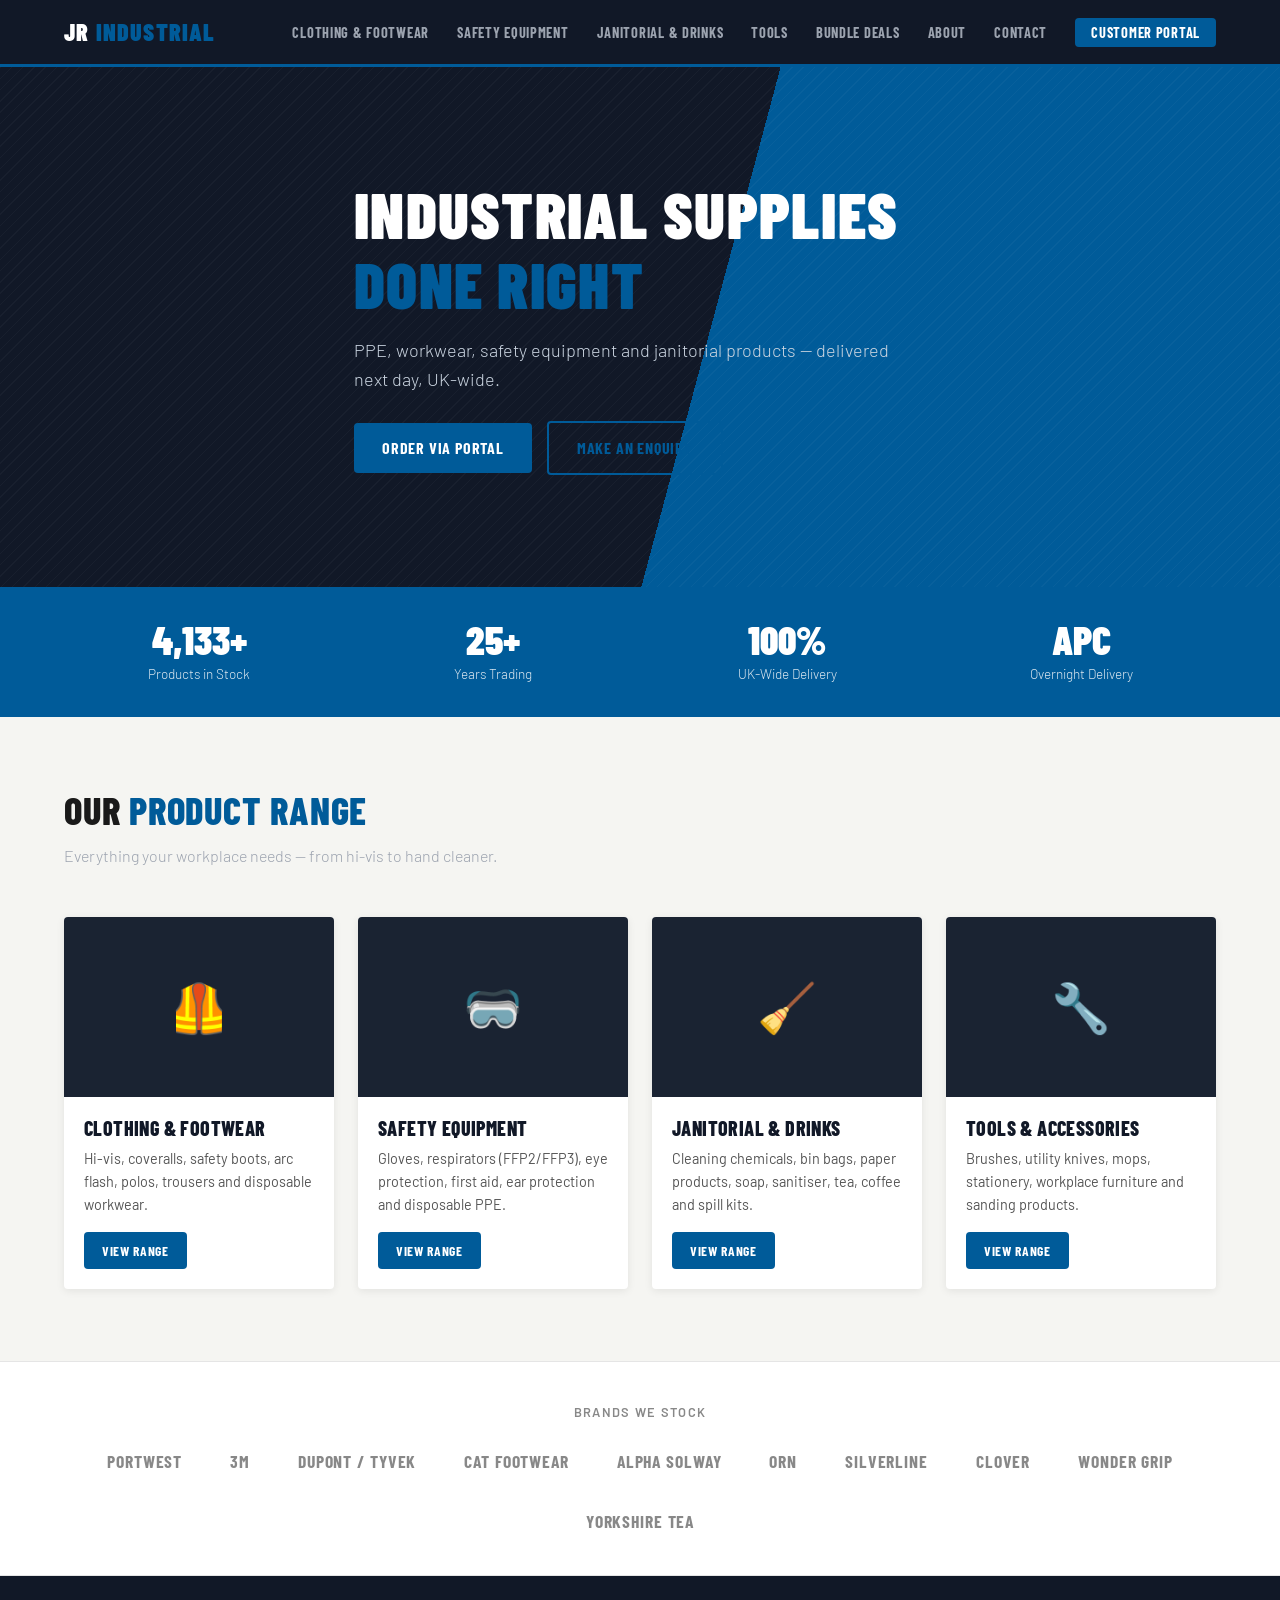
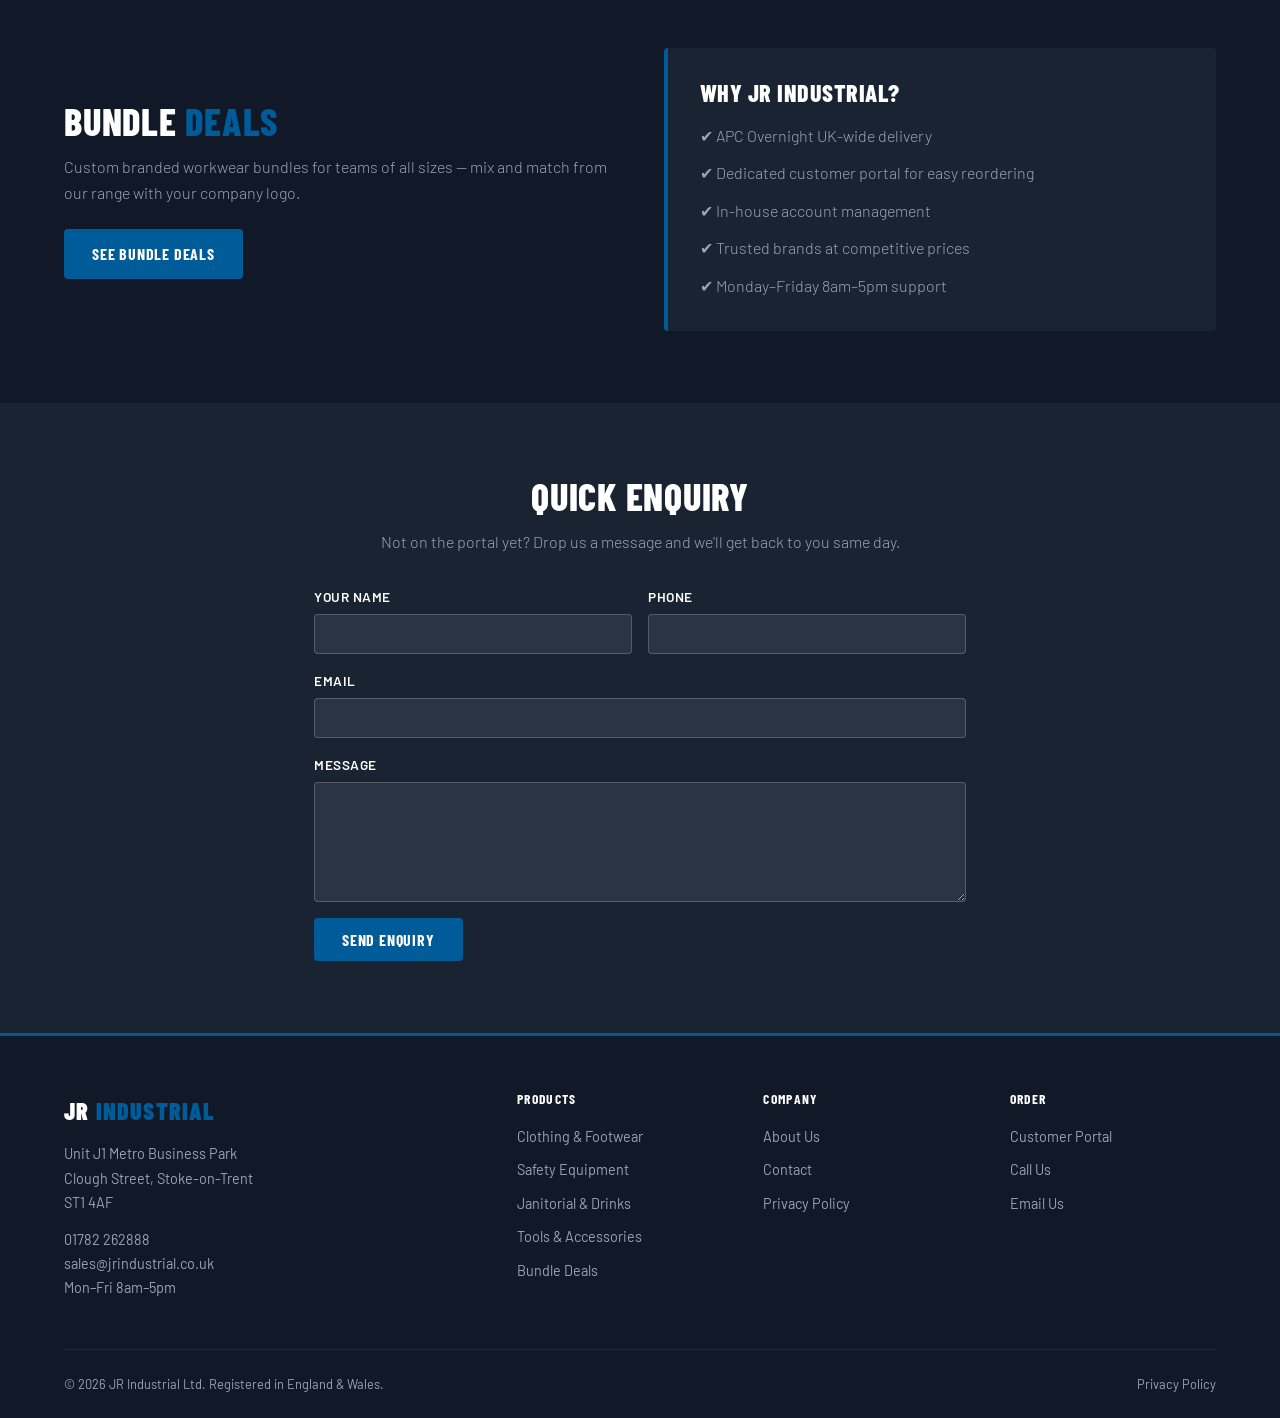
==== index.html @ b50b4b55 "feat: add homepage" ====
<!DOCTYPE html>
<html lang="en">
<head>
  <meta charset="UTF-8">
  <meta name="viewport" content="width=device-width, initial-scale=1.0">
  <title>JR Industrial Ltd — PPE, Workwear &amp; Industrial Supplies | Stoke-on-Trent</title>
  <meta name="description" content="JR Industrial Ltd supply PPE, workwear, safety equipment and janitorial products across the UK. Based in Stoke-on-Trent. Next-day delivery via APC Overnight.">
  <link rel="canonical" href="https://jrindustrial.co.uk/">
  <link rel="stylesheet" href="css/style.css">
  <script type="application/ld+json">
  {
    "@context": "https://schema.org",
    "@type": "LocalBusiness",
    "name": "JR Industrial Ltd",
    "address": {
      "@type": "PostalAddress",
      "streetAddress": "Unit J1 Metro Business Park, Clough Street",
      "addressLocality": "Stoke-on-Trent",
      "postalCode": "ST1 4AF",
      "addressCountry": "GB"
    },
    "telephone": "+441782262888",
    "email": "sales@jrindustrial.co.uk",
    "url": "https://jrindustrial.co.uk",
    "openingHours": "Mo-Fr 08:00-17:00"
  }
  </script>
</head>
<body>

<nav class="nav">
  <div class="container nav-inner">
    <a href="/" class="nav-logo">JR <span>Industrial</span></a>
    <ul class="nav-links">
      <li><a href="/clothing-footwear.html">Clothing &amp; Footwear</a></li>
      <li><a href="/safety-equipment.html">Safety Equipment</a></li>
      <li><a href="/janitorial-drinks.html">Janitorial &amp; Drinks</a></li>
      <li><a href="/tools-accessories.html">Tools</a></li>
      <li><a href="/bundle-deals.html">Bundle Deals</a></li>
      <li><a href="/about.html">About</a></li>
      <li><a href="/contact.html">Contact</a></li>
      <li><a href="https://jrindustrialportal.co.uk" class="nav-portal" target="_blank" rel="noopener">Customer Portal</a></li>
    </ul>
    <button class="nav-hamburger" aria-label="Toggle menu">
      <span></span><span></span><span></span>
    </button>
  </div>
</nav>

<section class="hero">
  <div class="hero-fallback"></div>
  <div class="container hero-content">
    <h1>Industrial Supplies <span>Done Right</span></h1>
    <p>PPE, workwear, safety equipment and janitorial products — delivered next day, UK-wide.</p>
    <a href="https://jrindustrialportal.co.uk" class="btn" target="_blank" rel="noopener">Order via Portal</a>
    <a href="/contact.html" class="btn btn-outline">Make an Enquiry</a>
  </div>
</section>

<div class="stats-bar">
  <div class="container stats-grid">
    <div>
      <div class="stat-num count-up" data-target="5000" data-suffix="+" data-duration="1800">0</div>
      <div class="stat-label">Products in Stock</div>
    </div>
    <div>
      <div class="stat-num count-up" data-target="25" data-suffix="+" data-duration="1400">0</div>
      <div class="stat-label">Years Trading</div>
    </div>
    <div>
      <div class="stat-num count-up" data-target="100" data-suffix="%" data-duration="1200">0</div>
      <div class="stat-label">UK-Wide Delivery</div>
    </div>
    <div>
      <div class="stat-num">APC</div>
      <div class="stat-label">Overnight Delivery</div>
    </div>
  </div>
</div>

<section class="section section-light">
  <div class="container">
    <h2 class="section-title fade-up">Our <span>Product Range</span></h2>
    <p class="section-subtitle fade-up">Everything your workplace needs — from hi-vis to hand cleaner.</p>
    <div class="category-grid">
      <div class="category-card fade-up">
        <div class="category-card-img">🦺</div>
        <div class="category-card-body">
          <h3>Clothing &amp; Footwear</h3>
          <p>Hi-vis, coveralls, safety boots, arc flash, polos, trousers and disposable workwear.</p>
          <a href="/clothing-footwear.html" class="btn">View Range</a>
        </div>
      </div>
      <div class="category-card fade-up">
        <div class="category-card-img">🥽</div>
        <div class="category-card-body">
          <h3>Safety Equipment</h3>
          <p>Gloves, respirators (FFP2/FFP3), eye protection, first aid, ear protection and disposable PPE.</p>
          <a href="/safety-equipment.html" class="btn">View Range</a>
        </div>
      </div>
      <div class="category-card fade-up">
        <div class="category-card-img">🧹</div>
        <div class="category-card-body">
          <h3>Janitorial &amp; Drinks</h3>
          <p>Cleaning chemicals, bin bags, paper products, soap, sanitiser, tea, coffee and spill kits.</p>
          <a href="/janitorial-drinks.html" class="btn">View Range</a>
        </div>
      </div>
      <div class="category-card fade-up">
        <div class="category-card-img">🔧</div>
        <div class="category-card-body">
          <h3>Tools &amp; Accessories</h3>
          <p>Brushes, utility knives, mops, stationery, workplace furniture and sanding products.</p>
          <a href="/tools-accessories.html" class="btn">View Range</a>
        </div>
      </div>
    </div>
  </div>
</section>

<div class="brands-strip">
  <div class="container">
    <p class="brands-label">Brands we stock</p>
    <div class="brands-list">
      <span>Portwest</span>
      <span>3M</span>
      <span>DuPont / Tyvek</span>
      <span>CAT Footwear</span>
      <span>Alpha Solway</span>
      <span>ORN</span>
      <span>Silverline</span>
      <span>Clover</span>
      <span>Wonder Grip</span>
      <span>Yorkshire Tea</span>
    </div>
  </div>
</div>

<section class="section section-dark">
  <div class="container">
    <div style="display:grid;grid-template-columns:1fr 1fr;gap:48px;align-items:center;">
      <div>
        <h2 class="section-title fade-up">Bundle <span>Deals</span></h2>
        <p class="fade-up" style="color:var(--text-muted);font-weight:300;margin-bottom:24px;">Custom branded workwear bundles for teams of all sizes — mix and match from our range with your company logo.</p>
        <a href="/bundle-deals.html" class="btn fade-up">See Bundle Deals</a>
      </div>
      <div class="fade-up" style="background:var(--bg-alt);border-radius:4px;padding:32px;border-left:4px solid var(--primary);">
        <h3 style="font-size:1.5rem;color:var(--text-light);margin-bottom:16px;">Why JR Industrial?</h3>
        <ul style="list-style:none;color:var(--text-muted);font-weight:300;display:flex;flex-direction:column;gap:12px;">
          <li>✔ APC Overnight UK-wide delivery</li>
          <li>✔ Dedicated customer portal for easy reordering</li>
          <li>✔ In-house account management</li>
          <li>✔ Trusted brands at competitive prices</li>
          <li>✔ Monday–Friday 8am–5pm support</li>
        </ul>
      </div>
    </div>
  </div>
</section>

<section class="section section-alt">
  <div class="container" style="max-width:700px;">
    <h2 class="section-title fade-up" style="color:var(--text-light);text-align:center;">Quick Enquiry</h2>
    <p class="fade-up" style="text-align:center;color:var(--text-muted);margin-bottom:32px;font-weight:300;">Not on the portal yet? Drop us a message and we'll get back to you same day.</p>
    <form name="enquiry" data-netlify="true" class="fade-up">
      <input type="hidden" name="form-name" value="enquiry">
      <div class="form-grid">
        <div class="form-group">
          <label for="name">Your Name</label>
          <input type="text" id="name" name="name" required>
        </div>
        <div class="form-group">
          <label for="phone">Phone</label>
          <input type="tel" id="phone" name="phone">
        </div>
        <div class="form-group form-full">
          <label for="email">Email</label>
          <input type="email" id="email" name="email" required>
        </div>
        <div class="form-group form-full">
          <label for="message">Message</label>
          <textarea id="message" name="message" required></textarea>
        </div>
      </div>
      <button type="submit" class="btn" style="margin-top:16px;">Send Enquiry</button>
      <div class="form-success">Thanks — we'll be in touch shortly.</div>
    </form>
  </div>
</section>

<footer class="footer">
  <div class="container">
    <div class="footer-grid">
      <div class="footer-brand">
        <div class="nav-logo">JR <span>Industrial</span></div>
        <p>Unit J1 Metro Business Park<br>Clough Street, Stoke-on-Trent<br>ST1 4AF</p>
        <p style="margin-top:12px;">01782 262888<br>sales@jrindustrial.co.uk<br>Mon–Fri 8am–5pm</p>
      </div>
      <div class="footer-col">
        <h4>Products</h4>
        <ul>
          <li><a href="/clothing-footwear.html">Clothing &amp; Footwear</a></li>
          <li><a href="/safety-equipment.html">Safety Equipment</a></li>
          <li><a href="/janitorial-drinks.html">Janitorial &amp; Drinks</a></li>
          <li><a href="/tools-accessories.html">Tools &amp; Accessories</a></li>
          <li><a href="/bundle-deals.html">Bundle Deals</a></li>
        </ul>
      </div>
      <div class="footer-col">
        <h4>Company</h4>
        <ul>
          <li><a href="/about.html">About Us</a></li>
          <li><a href="/contact.html">Contact</a></li>
          <li><a href="/privacy.html">Privacy Policy</a></li>
        </ul>
      </div>
      <div class="footer-col">
        <h4>Order</h4>
        <ul>
          <li><a href="https://jrindustrialportal.co.uk" target="_blank" rel="noopener">Customer Portal</a></li>
          <li><a href="tel:01782262888">Call Us</a></li>
          <li><a href="mailto:sales@jrindustrial.co.uk">Email Us</a></li>
        </ul>
      </div>
    </div>
    <div class="footer-bottom">
      <span>&copy; 2026 JR Industrial Ltd. Registered in England &amp; Wales.</span>
      <a href="/privacy.html">Privacy Policy</a>
    </div>
  </div>
</footer>

<script src="js/main.js"></script>
</body>
</html>
---- css/style.css ----
/* ============================================================
   JR Industrial Ltd — Main Stylesheet
   Palette: Cobalt Blue #005B99 / Dark Slate #111827
   ============================================================ */

@import url('https://fonts.googleapis.com/css2?family=Barlow+Condensed:wght@700;800;900&family=Barlow:wght@300;400;600&display=swap');

/* ── Tokens ── */
:root {
  --primary:      #005B99;
  --primary-dark: #004A7F;
  --bg-dark:      #111827;
  --bg-alt:       #1A2332;
  --bg-light:     #F5F5F2;
  --text-dark:    #1A1A1A;
  --text-light:   #FFFFFF;
  --text-muted:   #9CA3AF;
  --font-head:    'Barlow Condensed', sans-serif;
  --font-body:    'Barlow', sans-serif;
  --max-w:        1200px;
  --radius:       4px;
  --transition:   0.2s ease;
  --surface:        #FFFFFF;
  --border:         #DDDDDD;
  --text-secondary: #555555;
  --text-tertiary:  #888888;
  --hero-para:      #CBD5E1;
}

/* ── Reset ── */
*, *::before, *::after { box-sizing: border-box; margin: 0; padding: 0; }
img { max-width: 100%; display: block; }
a { color: inherit; text-decoration: none; }

body {
  font-family: var(--font-body);
  font-weight: 400;
  color: var(--text-dark);
  background: var(--bg-light);
  line-height: 1.6;
}

h1, h2, h3, h4 {
  font-family: var(--font-head);
  font-weight: 800;
  line-height: 1.1;
  text-transform: uppercase;
  letter-spacing: 0.02em;
}

/* ── Utilities ── */
.container { max-width: var(--max-w); margin: 0 auto; padding: 0 24px; }
.btn {
  display: inline-block;
  background: var(--primary);
  color: var(--text-light);
  font-family: var(--font-head);
  font-weight: 700;
  font-size: 1rem;
  letter-spacing: 0.05em;
  text-transform: uppercase;
  padding: 12px 28px;
  border-radius: var(--radius);
  border: none;
  cursor: pointer;
  transition: background var(--transition);
}
.btn:hover { background: var(--primary-dark); }
.btn-outline {
  background: transparent;
  border: 2px solid var(--primary);
  color: var(--primary);
}
.btn-outline:hover { background: var(--primary); color: var(--text-light); }
.btn-white {
  background: var(--text-light);
  color: var(--primary);
}
.btn-white:hover { background: var(--bg-light); }

/* ── Fade-up animation ── */
.fade-up {
  opacity: 0;
  transform: translateY(24px);
  transition: opacity 0.5s ease, transform 0.5s ease;
}
.fade-up.visible { opacity: 1; transform: none; }

/* ── NAV ── */
.nav {
  background: var(--bg-dark);
  position: sticky;
  top: 0;
  z-index: 100;
  border-bottom: 3px solid var(--primary);
}
.nav-inner {
  display: flex;
  align-items: center;
  justify-content: space-between;
  height: 64px;
}
.nav-logo {
  font-family: var(--font-head);
  font-weight: 900;
  font-size: 1.5rem;
  color: var(--text-light);
  letter-spacing: 0.05em;
  text-transform: uppercase;
}
.nav-logo span { color: var(--primary); }
.nav-links {
  display: flex;
  gap: 28px;
  list-style: none;
}
.nav-links a {
  color: var(--text-muted);
  font-family: var(--font-head);
  font-weight: 700;
  font-size: 0.9rem;
  letter-spacing: 0.05em;
  text-transform: uppercase;
  transition: color var(--transition);
}
.nav-links a:hover,
.nav-links a.active { color: var(--primary); }
.nav-links a.nav-portal {
  background: var(--primary);
  color: var(--text-light);
  padding: 6px 16px;
  border-radius: var(--radius);
}
.nav-links a.nav-portal:hover { background: var(--primary-dark); color: var(--text-light); }
.nav-hamburger {
  display: none;
  flex-direction: column;
  gap: 5px;
  background: none;
  border: none;
  cursor: pointer;
  padding: 4px;
}
.nav-hamburger span {
  display: block;
  width: 24px;
  height: 2px;
  background: var(--text-light);
  transition: transform var(--transition), opacity var(--transition);
}
.nav-hamburger.open span:nth-child(1) { transform: translateY(7px) rotate(45deg); }
.nav-hamburger.open span:nth-child(2) { opacity: 0; }
.nav-hamburger.open span:nth-child(3) { transform: translateY(-7px) rotate(-45deg); }

/* ── HERO ── */
.hero {
  background: var(--bg-dark);
  position: relative;
  overflow: hidden;
  min-height: 520px;
  display: flex;
  align-items: center;
}
.hero-fallback {
  position: absolute;
  inset: 0;
  background: linear-gradient(105deg, var(--bg-dark) 55%, var(--primary) 55%);
}
/* Diagonal stripe texture overlay */
.hero-fallback::after {
  content: '';
  position: absolute;
  inset: 0;
  background-image: repeating-linear-gradient(
    -45deg,
    rgba(255,255,255,0.03) 0px,
    rgba(255,255,255,0.03) 1px,
    transparent 1px,
    transparent 8px
  );
}
.hero-bg {
  position: absolute;
  inset: 0;
  width: 100%;
  height: 100%;
  object-fit: cover;
}
.hero-content {
  position: relative;
  z-index: 1;
  color: var(--text-light);
  max-width: 620px;
}
.hero-content h1 {
  font-size: clamp(2.5rem, 5vw, 4rem);
  font-weight: 900;
  margin-bottom: 16px;
}
.hero-content h1 span { color: var(--primary); }
.hero-content p {
  font-size: 1.125rem;
  font-weight: 300;
  margin-bottom: 28px;
  color: var(--hero-para);
}
.hero-content .btn + .btn { margin-left: 12px; }

/* ── SECTION BASE ── */
.section { padding: 72px 0; }
.section-dark { background: var(--bg-dark); color: var(--text-light); }
.section-alt  { background: var(--bg-alt);  color: var(--text-light); }
.section-light { background: var(--bg-light); }
.section-title {
  font-size: clamp(1.75rem, 3vw, 2.5rem);
  margin-bottom: 12px;
  color: inherit;
}
.section-title span { color: var(--primary); }
.section-subtitle {
  font-size: 1rem;
  font-weight: 300;
  color: var(--text-muted);
  margin-bottom: 48px;
  max-width: 600px;
}
.section-dark .section-subtitle { color: var(--text-muted); }

/* ── STATS BAR ── */
.stats-bar {
  background: var(--primary);
  padding: 32px 0;
}
.stats-grid {
  display: grid;
  grid-template-columns: repeat(4, 1fr);
  gap: 24px;
  text-align: center;
  color: var(--text-light);
}
.stat-num {
  font-family: var(--font-head);
  font-weight: 900;
  font-size: 2.5rem;
  line-height: 1;
}
.stat-label {
  font-size: 0.85rem;
  font-weight: 300;
  margin-top: 4px;
  opacity: 0.85;
}

/* ── CATEGORY CARDS ── */
.category-grid {
  display: grid;
  grid-template-columns: repeat(auto-fit, minmax(260px, 1fr));
  gap: 24px;
}
.category-card {
  background: var(--surface);
  border-radius: var(--radius);
  overflow: hidden;
  box-shadow: 0 2px 8px rgba(0,0,0,0.08);
  transition: transform var(--transition), box-shadow var(--transition);
  display: flex;
  flex-direction: column;
}
.category-card:hover {
  transform: translateY(-4px);
  box-shadow: 0 8px 24px rgba(0,91,153,0.15);
}
.category-card-img {
  background: var(--bg-alt);
  height: 180px;
  display: flex;
  align-items: center;
  justify-content: center;
  font-size: 3rem;
}
.category-card-body { padding: 20px; flex: 1; display: flex; flex-direction: column; }
.category-card-body h3 {
  font-size: 1.25rem;
  margin-bottom: 8px;
  color: var(--bg-dark);
}
.category-card-body p {
  font-size: 0.9rem;
  color: var(--text-secondary);
  flex: 1;
  margin-bottom: 16px;
}
.category-card-body .btn { align-self: flex-start; font-size: 0.85rem; padding: 8px 18px; }

/* ── PRODUCT TAG LIST ── */
.tag-list { display: flex; flex-wrap: wrap; gap: 8px; margin-top: 12px; }
.tag {
  background: var(--bg-light);
  border: 1px solid var(--border);
  border-radius: 2px;
  font-size: 0.8rem;
  padding: 4px 10px;
  color: var(--text-secondary);
}

/* ── BRANDS STRIP ── */
.brands-strip { background: var(--surface); padding: 40px 0; border-top: 1px solid #e5e5e5; border-bottom: 1px solid #e5e5e5; }
.brands-label {
  text-align: center;
  font-size: 0.8rem;
  font-weight: 600;
  letter-spacing: 0.1em;
  text-transform: uppercase;
  color: var(--text-tertiary);
  margin-bottom: 24px;
}
.brands-list {
  display: flex;
  flex-wrap: wrap;
  justify-content: center;
  gap: 32px 48px;
}
.brands-list span {
  font-family: var(--font-head);
  font-weight: 700;
  font-size: 1.1rem;
  color: var(--text-tertiary);
  letter-spacing: 0.05em;
  text-transform: uppercase;
}

/* ── ENQUIRY FORM ── */
.form-grid { display: grid; grid-template-columns: 1fr 1fr; gap: 16px; }
.form-full { grid-column: 1 / -1; }
.form-group { display: flex; flex-direction: column; gap: 6px; }
.form-group label {
  font-size: 0.85rem;
  font-weight: 600;
  color: inherit;
  text-transform: uppercase;
  letter-spacing: 0.04em;
}
.form-group input,
.form-group textarea,
.form-group select {
  background: rgba(255,255,255,0.08);
  border: 1px solid rgba(255,255,255,0.2);
  border-radius: var(--radius);
  padding: 10px 14px;
  color: var(--text-light);
  font-family: var(--font-body);
  font-size: 0.95rem;
  transition: border-color var(--transition);
}
.form-group input:focus,
.form-group textarea:focus,
.form-group select:focus {
  outline: none;
  border-color: var(--primary);
}
.form-group textarea { min-height: 120px; resize: vertical; }
.form-success { display: none; background: var(--primary); color: var(--surface); padding: 16px 20px; border-radius: var(--radius); margin-top: 16px; font-weight: 600; }

/* Light form variant (contact page) */
.form-light .form-group input,
.form-light .form-group textarea,
.form-light .form-group select {
  background: var(--surface);
  border-color: var(--border);
  color: var(--text-dark);
}
.form-light .form-group label { color: var(--text-dark); }
.form-light .form-group input:focus,
.form-light .form-group textarea:focus,
.form-light .form-group select:focus { border-color: var(--primary); }

/* ── CTA BANNER ── */
.cta-banner {
  background: var(--primary);
  padding: 56px 0;
  text-align: center;
  color: var(--text-light);
}
.cta-banner h2 { font-size: clamp(1.75rem, 3vw, 2.5rem); margin-bottom: 12px; }
.cta-banner p { margin-bottom: 28px; font-weight: 300; opacity: 0.9; }
.cta-banner .btn-white { margin: 0 8px; }

/* ── PAGE HERO (inner pages) ── */
.page-hero {
  background: var(--bg-dark);
  padding: 56px 0 48px;
  border-bottom: 3px solid var(--primary);
}
.page-hero h1 {
  font-size: clamp(2rem, 4vw, 3rem);
  color: var(--text-light);
  margin-bottom: 8px;
}
.page-hero h1 span { color: var(--primary); }
.page-hero p { color: var(--text-muted); font-weight: 300; max-width: 600px; }

/* ── CONTACT INFO ── */
.contact-grid { display: grid; grid-template-columns: 1fr 1fr; gap: 48px; }
.contact-info-item { display: flex; gap: 16px; align-items: flex-start; margin-bottom: 24px; }
.contact-info-icon {
  width: 40px;
  height: 40px;
  background: var(--primary);
  border-radius: var(--radius);
  display: flex;
  align-items: center;
  justify-content: center;
  color: var(--surface);
  font-size: 1.1rem;
  flex-shrink: 0;
}
.contact-info-text strong { display: block; font-family: var(--font-head); font-size: 1rem; margin-bottom: 2px; }
.contact-info-text span { font-size: 0.9rem; color: var(--text-secondary); }

/* ── FOOTER ── */
.footer {
  background: var(--bg-dark);
  color: var(--text-muted);
  padding: 56px 0 24px;
  border-top: 3px solid var(--primary);
}
.footer-grid {
  display: grid;
  grid-template-columns: 2fr 1fr 1fr 1fr;
  gap: 40px;
  margin-bottom: 48px;
}
.footer-brand p { font-size: 0.9rem; line-height: 1.7; margin-top: 12px; }
.footer-col h4 {
  font-family: var(--font-head);
  font-weight: 700;
  font-size: 0.85rem;
  letter-spacing: 0.1em;
  text-transform: uppercase;
  color: var(--text-light);
  margin-bottom: 16px;
}
.footer-col ul { list-style: none; }
.footer-col ul li { margin-bottom: 8px; }
.footer-col ul a { font-size: 0.9rem; transition: color var(--transition); }
.footer-col ul a:hover { color: var(--primary); }
.footer-bottom {
  border-top: 1px solid rgba(255,255,255,0.08);
  padding-top: 24px;
  display: flex;
  justify-content: space-between;
  align-items: center;
  font-size: 0.8rem;
  flex-wrap: wrap;
  gap: 8px;
}
.footer-bottom a:hover { color: var(--primary); }

/* ── 404 ── */
.error-page { text-align: center; padding: 120px 24px; }
.error-page h1 { font-size: 8rem; color: var(--primary); line-height: 1; }
.error-page h2 { font-size: 2rem; color: var(--bg-dark); margin-bottom: 12px; }
.error-page p { color: var(--text-secondary); margin-bottom: 32px; }

/* ── Reduced motion ── */
@media (prefers-reduced-motion: reduce) {
  .fade-up { transition: none; opacity: 1; transform: none; }
  .category-card { transition: box-shadow var(--transition); transform: none; }
}

/* ── RESPONSIVE ── */
@media (max-width: 900px) {
  .footer-grid { grid-template-columns: 1fr 1fr; }
  .stats-grid { grid-template-columns: repeat(2, 1fr); }
  .contact-grid { grid-template-columns: 1fr; }
}

@media (max-width: 640px) {
  .nav-links { display: none; flex-direction: column; position: absolute; top: 64px; left: 0; right: 0; background: var(--bg-dark); padding: 16px 24px 24px; gap: 16px; border-bottom: 3px solid var(--primary); }
  .nav-links.open { display: flex; }
  .nav-hamburger { display: flex; }
  .hero-fallback { background: linear-gradient(180deg, var(--bg-dark) 55%, var(--primary) 55%); }
  .form-grid { grid-template-columns: 1fr; }
  .footer-grid { grid-template-columns: 1fr; }
  .stats-grid { grid-template-columns: repeat(2, 1fr); }
}
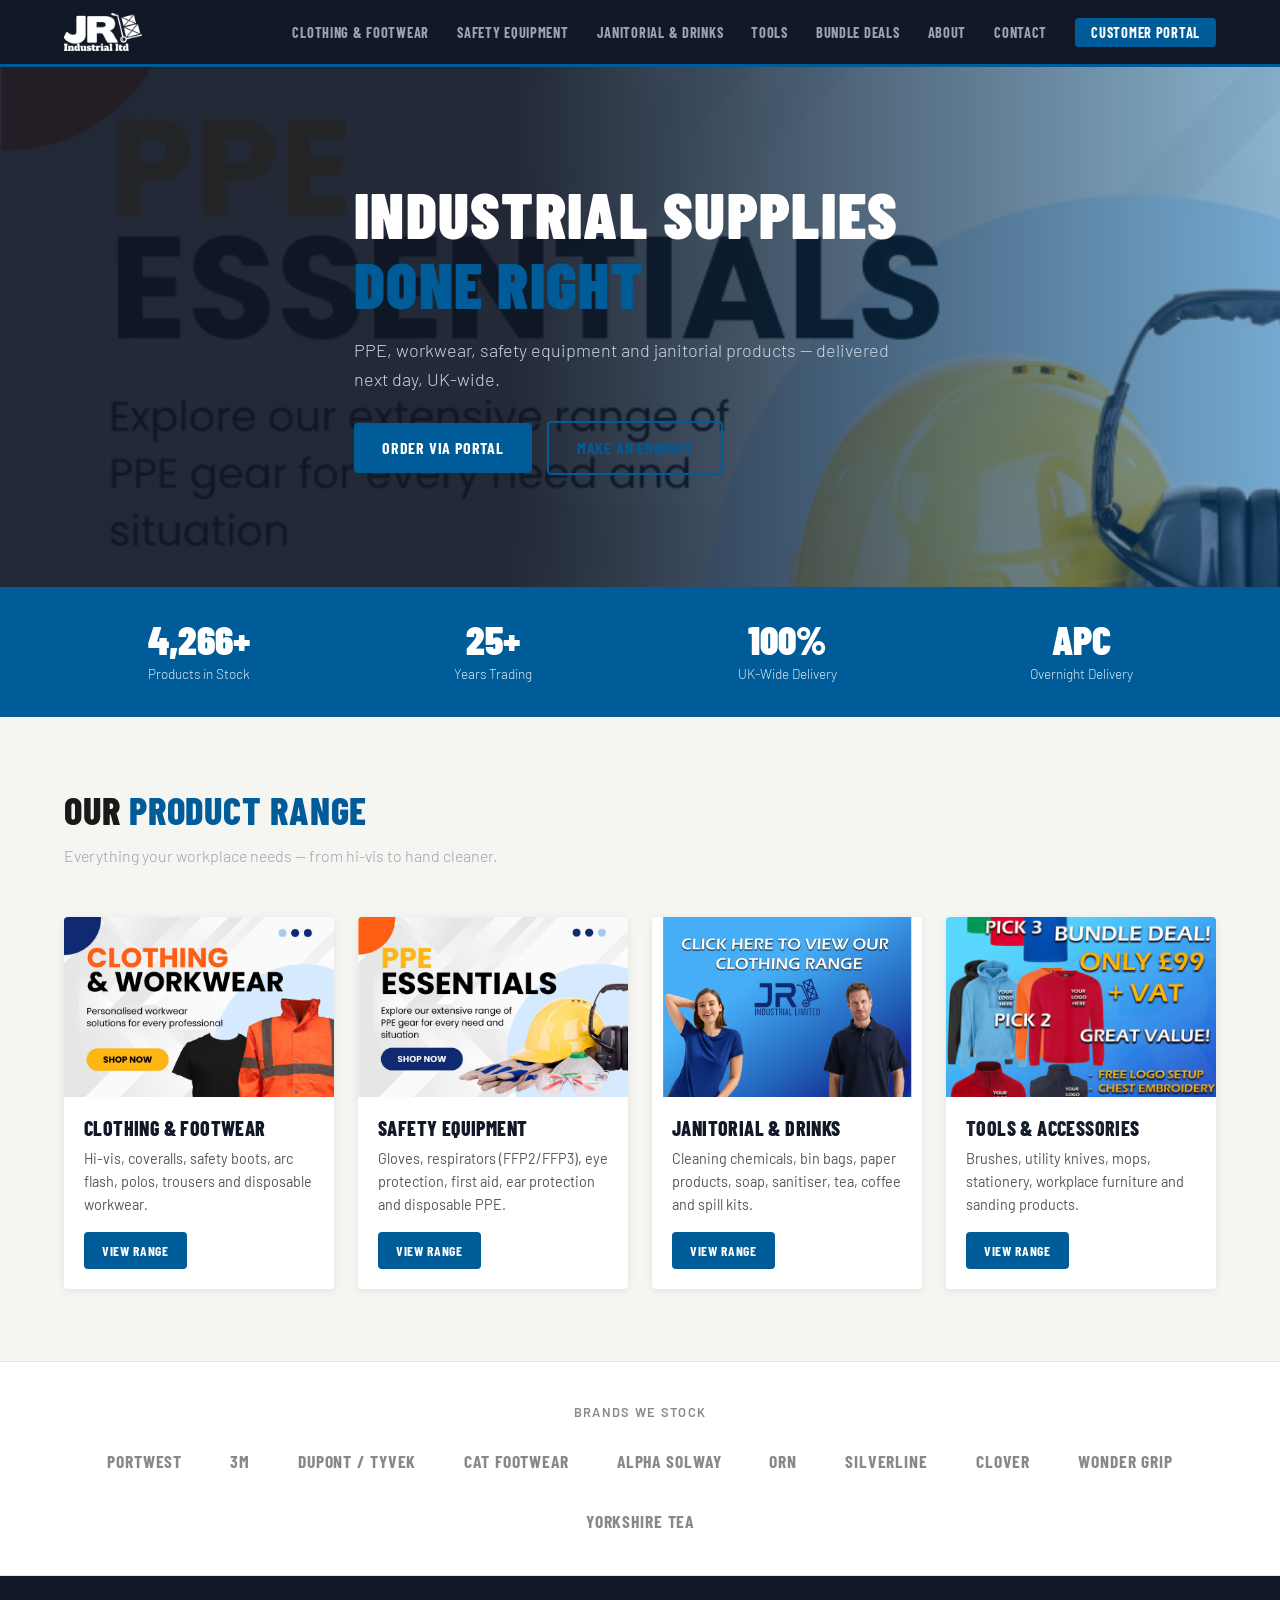
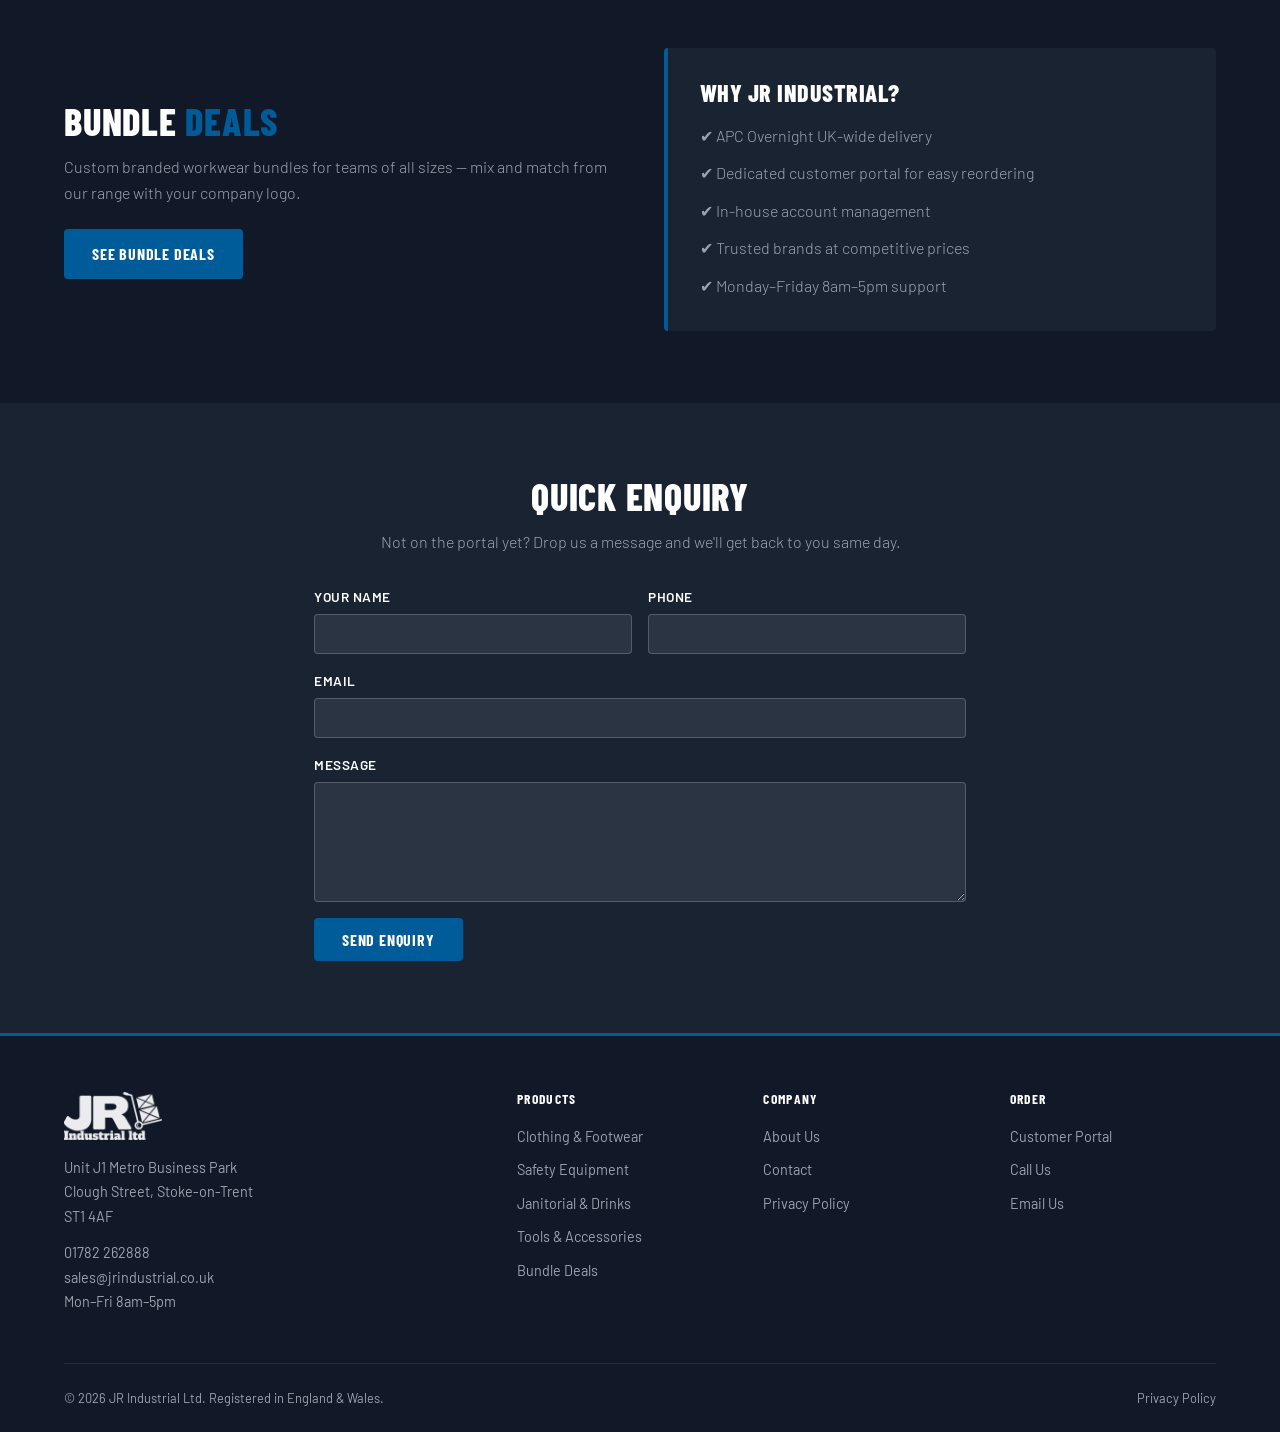
==== commit 74c60d80: "feat: real product images, photo hero, mobile hero fix - Hero: replaced CSS diagonal with banner-ppe" ====
--- a/index.html
+++ b/index.html
@@ -7,6 +7,8 @@
   <meta name="description" content="JR Industrial Ltd supply PPE, workwear, safety equipment and janitorial products across the UK. Based in Stoke-on-Trent. Next-day delivery via APC Overnight.">
   <link rel="canonical" href="https://jrindustrial.co.uk/">
   <link rel="stylesheet" href="css/style.css">
+  <link rel="icon" href="/images/favicon.svg" type="image/svg+xml">
+  <link rel="apple-touch-icon" href="/images/favicon.svg">
   <script type="application/ld+json">
   {
     "@context": "https://schema.org",
@@ -30,7 +32,9 @@
 
 <nav class="nav">
   <div class="container nav-inner">
-    <a href="/" class="nav-logo">JR <span>Industrial</span></a>
+    <a href="/" class="nav-logo" aria-label="JR Industrial Ltd — Home">
+      <img src="/images/logo.png" alt="JR Industrial Ltd" class="nav-logo-img">
+    </a>
     <ul class="nav-links">
       <li><a href="/clothing-footwear.html">Clothing &amp; Footwear</a></li>
       <li><a href="/safety-equipment.html">Safety Equipment</a></li>
@@ -48,7 +52,8 @@
 </nav>
 
 <section class="hero">
-  <div class="hero-fallback"></div>
+  <img src="/images/banner-ppe.jpg" alt="" class="hero-bg" aria-hidden="true">
+  <div class="hero-overlay"></div>
   <div class="container hero-content">
     <h1>Industrial Supplies <span>Done Right</span></h1>
     <p>PPE, workwear, safety equipment and janitorial products — delivered next day, UK-wide.</p>
@@ -78,13 +83,13 @@
   </div>
 </div>
 
-<section class="section section-light">
+<section class="section section-light section-watermark">
   <div class="container">
     <h2 class="section-title fade-up">Our <span>Product Range</span></h2>
     <p class="section-subtitle fade-up">Everything your workplace needs — from hi-vis to hand cleaner.</p>
     <div class="category-grid">
       <div class="category-card fade-up">
-        <div class="category-card-img">🦺</div>
+        <div class="category-card-img"><img src="/images/banner-clothing.jpg" alt="Clothing and Footwear"></div>
         <div class="category-card-body">
           <h3>Clothing &amp; Footwear</h3>
           <p>Hi-vis, coveralls, safety boots, arc flash, polos, trousers and disposable workwear.</p>
@@ -92,7 +97,7 @@
         </div>
       </div>
       <div class="category-card fade-up">
-        <div class="category-card-img">🥽</div>
+        <div class="category-card-img"><img src="/images/banner-ppe.jpg" alt="Safety Equipment"></div>
         <div class="category-card-body">
           <h3>Safety Equipment</h3>
           <p>Gloves, respirators (FFP2/FFP3), eye protection, first aid, ear protection and disposable PPE.</p>
@@ -100,7 +105,7 @@
         </div>
       </div>
       <div class="category-card fade-up">
-        <div class="category-card-img">🧹</div>
+        <div class="category-card-img"><img src="/images/banner-collection.jpg" alt="Janitorial and Drinks"></div>
         <div class="category-card-body">
           <h3>Janitorial &amp; Drinks</h3>
           <p>Cleaning chemicals, bin bags, paper products, soap, sanitiser, tea, coffee and spill kits.</p>
@@ -108,7 +113,7 @@
         </div>
       </div>
       <div class="category-card fade-up">
-        <div class="category-card-img">🔧</div>
+        <div class="category-card-img"><img src="/images/bundle-deal.jpg" alt="Tools and Accessories"></div>
         <div class="category-card-body">
           <h3>Tools &amp; Accessories</h3>
           <p>Brushes, utility knives, mops, stationery, workplace furniture and sanding products.</p>
@@ -193,7 +198,7 @@
   <div class="container">
     <div class="footer-grid">
       <div class="footer-brand">
-        <div class="nav-logo">JR <span>Industrial</span></div>
+        <img src="/images/logo.png" alt="JR Industrial Ltd" class="footer-logo-img">
         <p>Unit J1 Metro Business Park<br>Clough Street, Stoke-on-Trent<br>ST1 4AF</p>
         <p style="margin-top:12px;">01782 262888<br>sales@jrindustrial.co.uk<br>Mon–Fri 8am–5pm</p>
       </div>
--- a/css/style.css
+++ b/css/style.css
@@ -154,30 +154,12 @@
 
 /* ── HERO ── */
 .hero {
-  background: var(--bg-dark);
   position: relative;
   overflow: hidden;
   min-height: 520px;
   display: flex;
   align-items: center;
-}
-.hero-fallback {
-  position: absolute;
-  inset: 0;
-  background: linear-gradient(105deg, var(--bg-dark) 55%, var(--primary) 55%);
-}
-/* Diagonal stripe texture overlay */
-.hero-fallback::after {
-  content: '';
-  position: absolute;
-  inset: 0;
-  background-image: repeating-linear-gradient(
-    -45deg,
-    rgba(255,255,255,0.03) 0px,
-    rgba(255,255,255,0.03) 1px,
-    transparent 1px,
-    transparent 8px
-  );
+  background: var(--bg-dark);
 }
 .hero-bg {
   position: absolute;
@@ -185,6 +167,12 @@
   width: 100%;
   height: 100%;
   object-fit: cover;
+  object-position: center 30%;
+}
+.hero-overlay {
+  position: absolute;
+  inset: 0;
+  background: linear-gradient(to right, rgba(17,24,39,0.92) 40%, rgba(0,91,153,0.45) 100%);
 }
 .hero-content {
   position: relative;
@@ -277,7 +265,16 @@
   align-items: center;
   justify-content: center;
   font-size: 3rem;
-}
+  overflow: hidden;
+}
+.category-card-img img {
+  width: 100%;
+  height: 100%;
+  object-fit: cover;
+  display: block;
+  transition: transform 0.4s ease;
+}
+.category-card:hover .category-card-img img { transform: scale(1.04); }
 .category-card-body { padding: 20px; flex: 1; display: flex; flex-direction: column; }
 .category-card-body h3 {
   font-size: 1.25rem;
@@ -462,10 +459,89 @@
 .error-page h2 { font-size: 2rem; color: var(--bg-dark); margin-bottom: 12px; }
 .error-page p { color: var(--text-secondary); margin-bottom: 32px; }
 
+/* ── Logo images ── */
+.nav-logo-img {
+  height: 38px;
+  width: auto;
+  display: block;
+  filter: brightness(0) invert(1);
+  transition: opacity var(--transition), transform var(--transition);
+  animation: logoFadeIn 0.5s ease both;
+}
+.nav-logo-img:hover { opacity: 0.85; transform: scale(1.03); }
+
+.footer-logo-img {
+  height: 48px;
+  width: auto;
+  display: block;
+  filter: brightness(0) invert(1);
+  opacity: 0.92;
+  margin-bottom: 16px;
+}
+
+/* Hero logo (full letterhead with character) */
+.hero-logo {
+  position: absolute;
+  right: 0;
+  bottom: 0;
+  height: 92%;
+  max-height: 480px;
+  width: auto;
+  object-fit: contain;
+  object-position: bottom right;
+  filter: drop-shadow(0 8px 40px rgba(0,0,0,0.5));
+  animation: heroLogoSlide 0.9s cubic-bezier(0.22, 1, 0.36, 1) 0.15s both;
+  pointer-events: none;
+}
+
+/* Watermark — subtle logo behind light sections */
+.section-watermark { position: relative; overflow: hidden; }
+.section-watermark::after {
+  content: '';
+  position: absolute;
+  top: 50%;
+  right: -60px;
+  transform: translateY(-50%);
+  width: 380px;
+  height: 380px;
+  background: url('/images/logo-flat.png') center/contain no-repeat;
+  opacity: 0.045;
+  pointer-events: none;
+}
+
+/* ── Keyframes ── */
+@keyframes logoFadeIn {
+  from { opacity: 0; transform: translateX(-10px); }
+  to   { opacity: 1; transform: none; }
+}
+
+@keyframes heroLogoSlide {
+  from { opacity: 0; transform: translateX(60px) scale(0.96); }
+  to   { opacity: 1; transform: none; }
+}
+
+@keyframes navSlideDown {
+  from { transform: translateY(-100%); }
+  to   { transform: none; }
+}
+
+@keyframes heroContentIn {
+  from { opacity: 0; transform: translateY(22px); }
+  to   { opacity: 1; transform: none; }
+}
+
+.nav { animation: navSlideDown 0.35s cubic-bezier(0.22, 1, 0.36, 1) both; }
+.hero-content { animation: heroContentIn 0.65s 0.25s ease both; }
+
 /* ── Reduced motion ── */
 @media (prefers-reduced-motion: reduce) {
   .fade-up { transition: none; opacity: 1; transform: none; }
   .category-card { transition: box-shadow var(--transition); transform: none; }
+  .category-card-img img { transition: none; }
+  .nav { animation: none; }
+  .hero-content { animation: none; }
+  .nav-logo-img { animation: none; }
+  .hero-logo { animation: none; }
 }
 
 /* ── RESPONSIVE ── */
@@ -479,7 +555,10 @@
   .nav-links { display: none; flex-direction: column; position: absolute; top: 64px; left: 0; right: 0; background: var(--bg-dark); padding: 16px 24px 24px; gap: 16px; border-bottom: 3px solid var(--primary); }
   .nav-links.open { display: flex; }
   .nav-hamburger { display: flex; }
-  .hero-fallback { background: linear-gradient(180deg, var(--bg-dark) 55%, var(--primary) 55%); }
+  .hero { min-height: 380px; }
+  .hero-logo { display: none; }
+  .hero-overlay { background: rgba(17,24,39,0.85); }
+  .hero-content { max-width: 100%; }
   .form-grid { grid-template-columns: 1fr; }
   .footer-grid { grid-template-columns: 1fr; }
   .stats-grid { grid-template-columns: repeat(2, 1fr); }
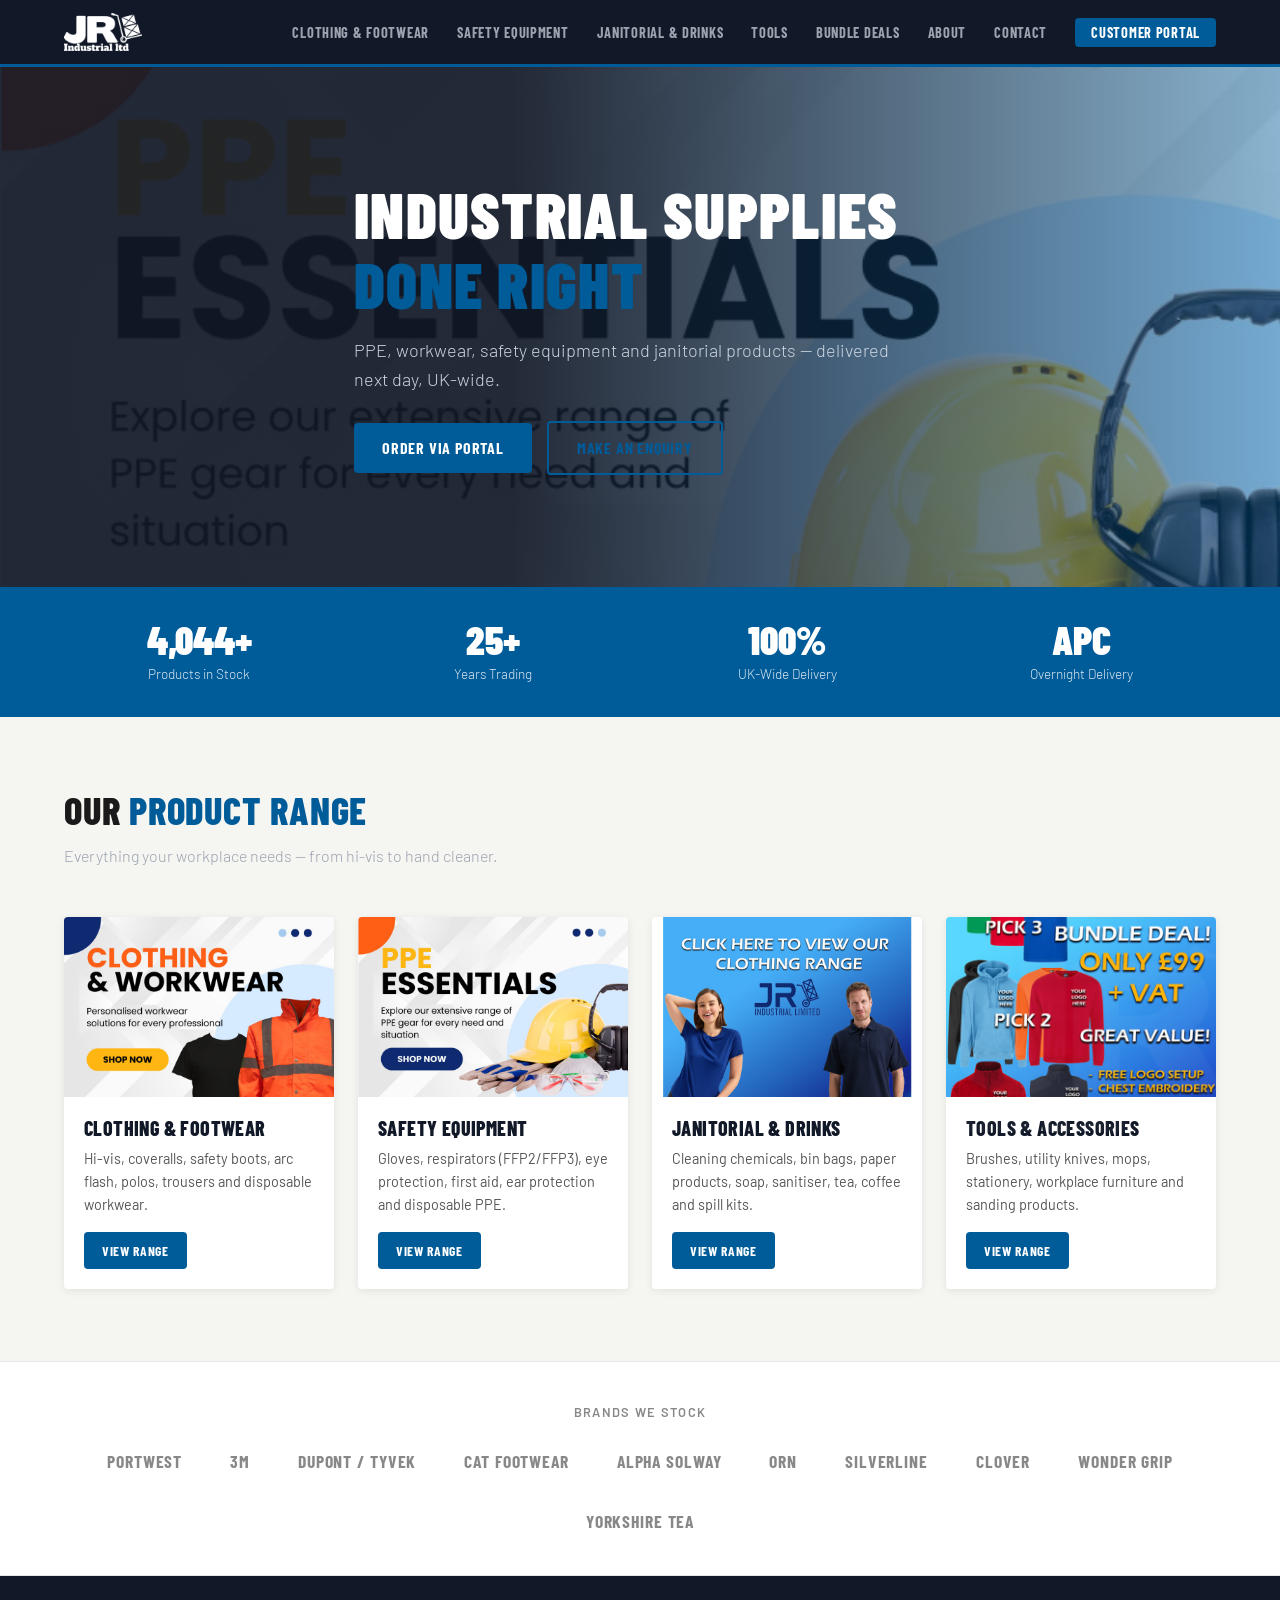
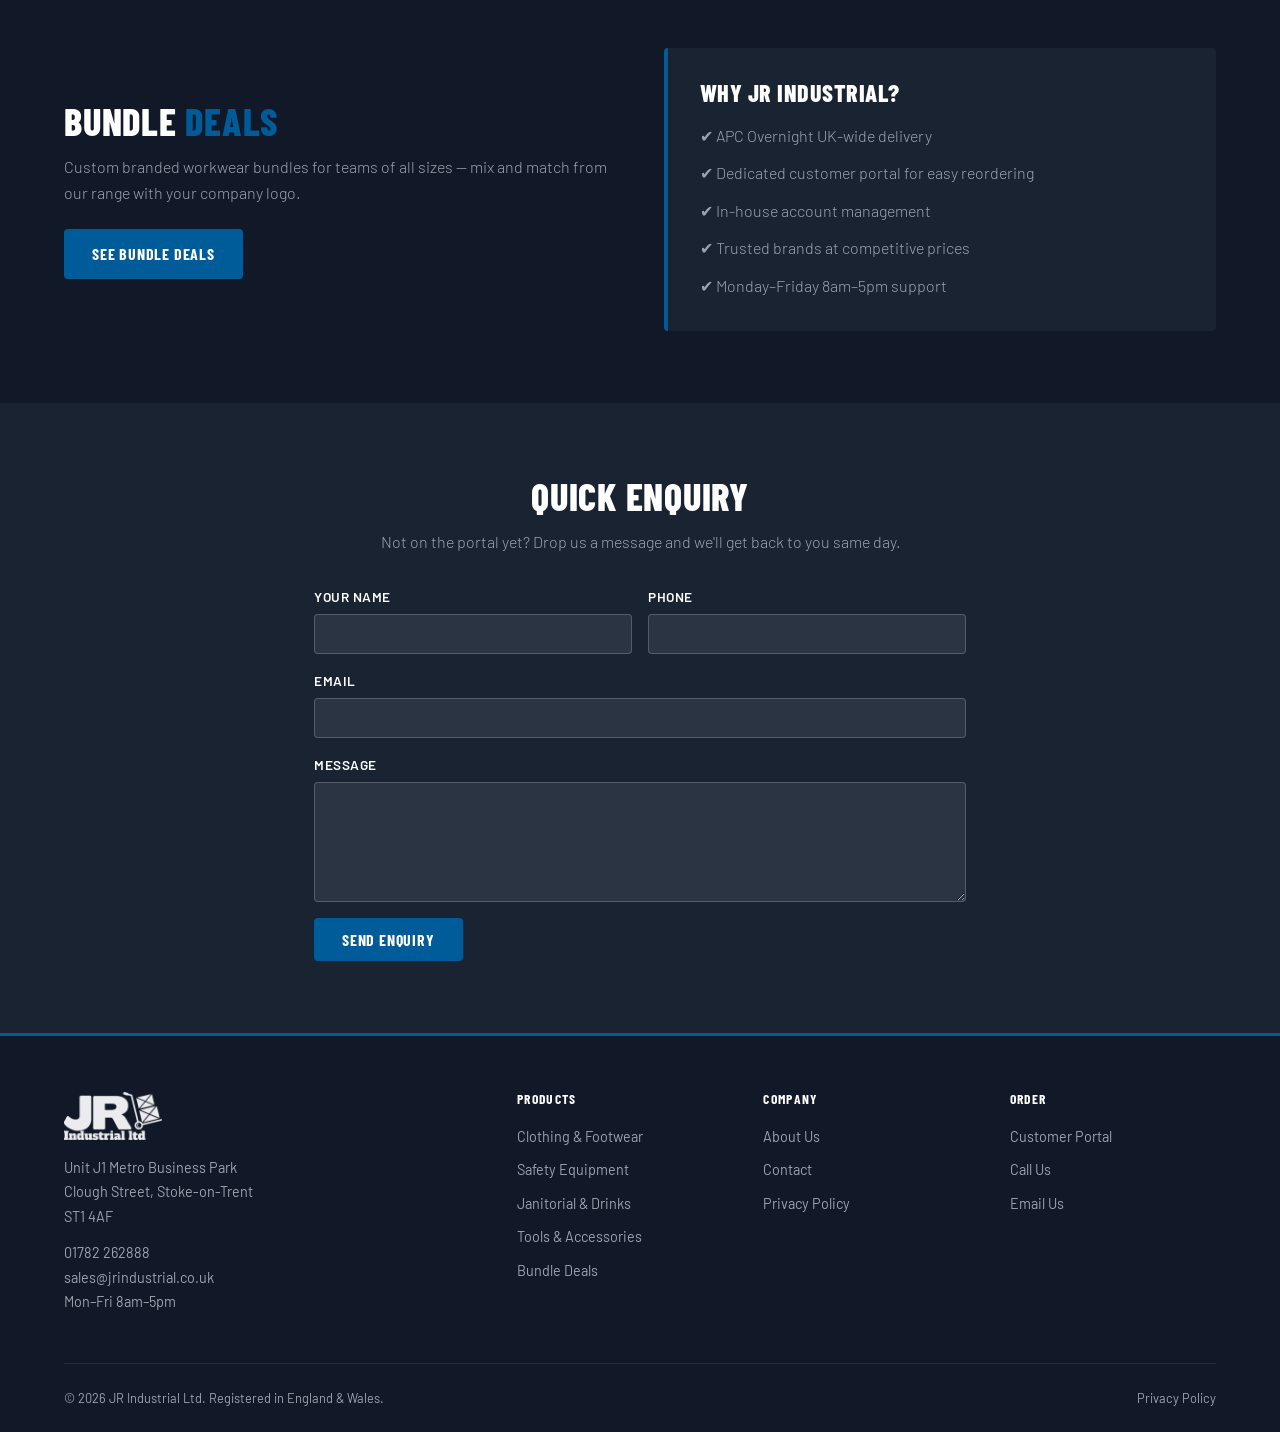
==== commit 6e73969f: "fix: wire contact forms to FormSubmit" ====
--- a/index.html
+++ b/index.html
@@ -168,8 +168,11 @@
   <div class="container" style="max-width:700px;">
     <h2 class="section-title fade-up" style="color:var(--text-light);text-align:center;">Quick Enquiry</h2>
     <p class="fade-up" style="text-align:center;color:var(--text-muted);margin-bottom:32px;font-weight:300;">Not on the portal yet? Drop us a message and we'll get back to you same day.</p>
-    <form name="enquiry" data-netlify="true" class="fade-up">
-      <input type="hidden" name="form-name" value="enquiry">
+    <form action="https://formsubmit.co/sales@jrindustrial.co.uk" method="POST" class="fade-up">
+      <input type="hidden" name="_subject" value="New enquiry from JR Industrial website" />
+      <input type="hidden" name="_captcha" value="true" />
+      <input type="hidden" name="_template" value="table" />
+      <input type="text" name="_honey" style="display:none" tabindex="-1" autocomplete="off" />
       <div class="form-grid">
         <div class="form-group">
           <label for="name">Your Name</label>
